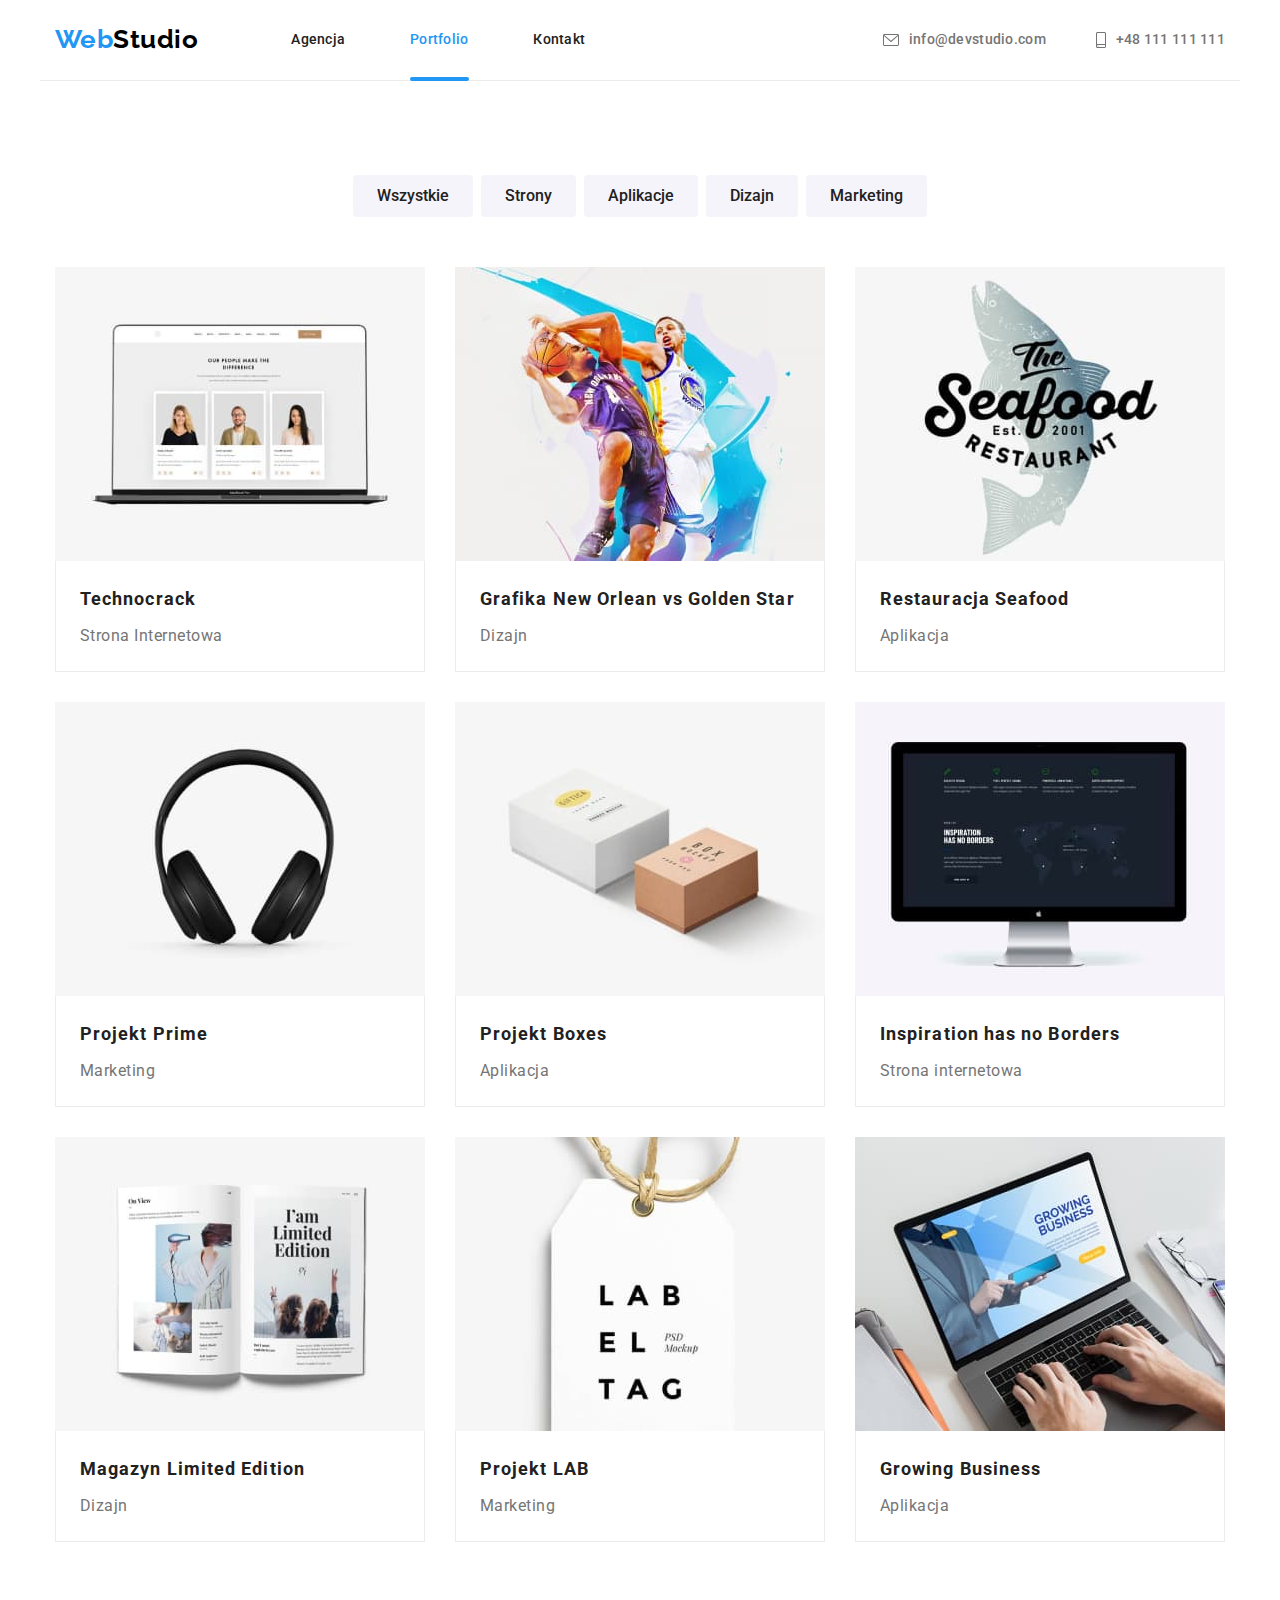
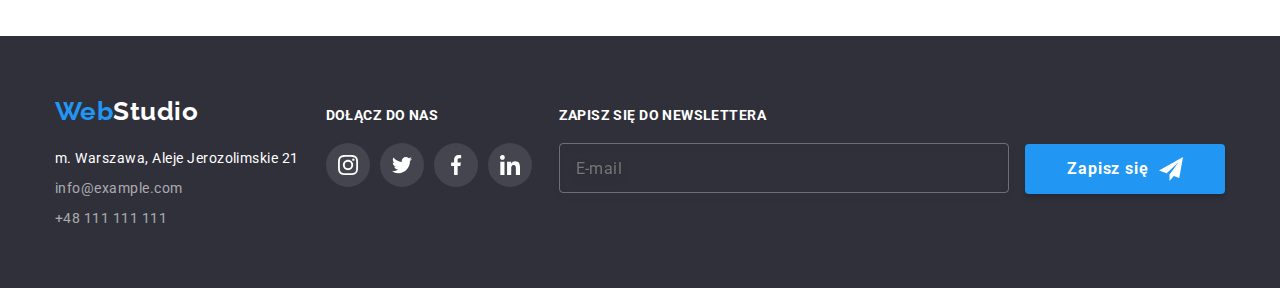
==== portfolio.html @ 7364f316 "added hamburger menu" ====
<!DOCTYPE html>
<html lang="pl">

<head>
    <meta charset="UTF-8">
    <meta http-equiv="X-UA-Compatible" content="IE=edge">
    <meta name="viewport" content="width=device-width, initial-scale=1.0">
    <title>WebStudio</title>
    <link rel="stylesheet" href="https://cdnjs.cloudflare.com/ajax/libs/modern-normalize/1.1.0/modern-normalize.css">
    <link rel="preconnect" href="https://fonts.googleapis.com">
    <link rel="preconnect" href="https://fonts.gstatic.com" crossorigin>
    <link href="https://fonts.googleapis.com/css2?family=Raleway:wght@700&family=Roboto:wght@400;500;700;900&display=swap" rel="stylesheet">
    <link rel="stylesheet" href="./css/main.min.css">
</head>

<body>
    <!-- Header -->
    <header class="header">
        <div class="header__wrapper container">
            <a href="./index.html" class="logo">Web<span class="logo--dark-colored">Studio</span></a>
            <button type="button" class="menu-button" aria-expanded="false" aria-controls="menu-container" data-menu-button>
                <svg width="40" height="40" aria-label="mobile menu">
                    <use class="icon-cross" href="./images/icons.svg#icon-nav-close"></use>
                    <use class="icon-menu" href="./images/icons.svg#icon-menu"></use>
                </svg>
            </button>
            <div class="menu-container" id="menu-container" data-menu>
                <nav class="main-nav" >
                    <ul class="site-nav list" id="nav-ul">
                        <li class="site-nav__item"><a href="./index.html" class="site-nav__link">Agencja</a></li>
                        <li class="site-nav__item"><a href="./portfolio.html" class=" site-nav__link site-nav__link--current">Portfolio</a></li>
                        <li class="site-nav__item"><a href="" class="site-nav__link">Кontakt</a></li>
                    </ul>
                </nav>
                <ul class="auth-nav list" id="nav-ul">
                    <li class="auth-nav__item">
                        <a href="mailto:info@devstudio.comm" class="auth-nav__link">
                            <svg class="icon" width="16" height="12">
                              <use href="./images/icons.svg#icon-envelope"></use>
                          </svg> <span class="auth-nav__contact">info@devstudio.com</span>
                        </a>
                    </li>
                    <li class="auth-nav__item">
                        <a href="tel:+380961111111" class="auth-nav__link">
                            <svg class="icon" width="10" height="16">
                              <use href="./images/icons.svg#icon-smartphone"></use>
                          </svg> <span class="auth-nav__contact">+48 111 111 111</span>
                        </a>
                    </li>
                </ul>
                <ul class="mobile-network list">
                    <li class="mobile-network__item"><a href="#" class="mobile-network__link">Instagram</a></li>
                    <li class="mobile-network__item"><a href="#" class="mobile-network__link">Twitter</a></li>
                    <li class="mobile-network__item"><a href="#" class="mobile-network__link">Facebook</a></li>
                    <li class="mobile-network__item"><a href="#" class="mobile-network__link">Linkedin</a></li>
                </ul>
            </div>
        </div>
    </header>
    <!--Main-->
    <main>
        <section class="section">
            <div class="container">
                <ul class="buttons list">
                    <li class="buttons__item-button"><button type="button" class="button buttons__secondary">Wszystkie</button></li>
                    <li class="buttons__item-button"><button type="button" class="button buttons__secondary">Strony</button></li>
                    <li class="buttons__item-button"><button type="button" class="button buttons__secondary">Aplikacje</button></li>
                    <li class="buttons__item-button"><button type="button" class="button buttons__secondary">Dizajn</button></li>
                    <li class="buttons__item-button"><button type="button" class="button buttons__secondary">Marketing</button></li>
                </ul>
                <ul class="projects list">
                    <li class="projects__item">
                        <a href="" class="projects__link">
                            <div class="projects__thumb">
                                <picture>
                                    <source srcset="
                                                        ./images/teсhno-mobile.jpg    1x,
                                                        ./images/teсhno-mobile@2x.jpg 2x
                                                        " media="(max-width: 767px)" type="image/jpeg" />

                                    <source srcset="
                                                        ./images/teсhno-desktop.jpg    1x,
                                                        ./images/teсhno-desktop@2x.jpg 2x
                                                        " media="(min-width: 1200px)" type="image/jpeg" />

                                    <source srcset="
                                                        ./images/teсhno-tablet.jpg    1x,
                                                        ./images/teсhno-tablet@2x.jpg 2x
                                                        " media="(min-width: 768px)" type="image/jpeg" />

                                    <img class="projects__image" src="./images/teсhno-mobile.jpg" alt="strona internetowa" />
                                </picture>
                                <div class="projects__overlay">
                                    <p class="projects__overlay-content">Technocrack jest popularną platformą wykorzystywaną do rozpowszechniania koronawirusa. Firmy wykorzystują tę platformę do celów szpiegowskich i ataków na niezabezpieczone serwery konkurencji.</p>
                                </div>
                            </div>
                            <div class="projects__card-content">
                                <h2 class="projects__card-title">Technocrack</h2>
                                <p class="projects__card-type">Strona Internetowa</p>
                            </div>
                        </a>
                    </li>
                    <li class="projects__item">
                        <a href="" class="projects__link">
                            <div class="projects__thumb">
                                <picture>
                                    <source srcset="
                                                        ./images/new-orlean-mobile.jpg    1x,
                                                        ./images/new-orlean-mobile@2x.jpg 2x
                                                        " media="(max-width: 767px)" type="image/jpeg" />

                                    <source srcset="
                                                        ./images/new-orlean-desktop.jpg    1x,
                                                        ./images/new-orlean-desktop@2x.jpg 2x
                                                        " media="(min-width: 1200px)" type="image/jpeg" />

                                    <source srcset="
                                                        ./images/new-orlean-tablet.jpg    1x,
                                                        ./images/new-orlean-tablet@2x.jpg 2x
                                                        " media="(min-width: 768px)" type="image/jpeg" />

                                    <img class="projects__image" src="./images/new-orlean-mobile.jpg" alt="tworzenie grafiki" />
                                </picture>
                                <div class="projects__overlay">
                                    <p class="projects__overlay-content">Technocrack jest popularną platformą wykorzystywaną do rozpowszechniania koronawirusa. Firmy wykorzystują tę platformę do celów szpiegowskich i ataków na niezabezpieczone serwery konkurencji.</p>
                                </div>
                            </div>
                            <div class="projects__card-content">
                                <h2 class="projects__card-title">Grafika New Orlean vs Golden Star</h2>
                                <p class="projects__card-type">Dizajn</p>
                            </div>
                        </a>
                    </li>
                    <li class="projects__item">
                        <a href="" class="projects__link">
                            <div class="projects__thumb">
                                <picture>
                                    <source srcset="
                                                    ./images/seafood-mobile.jpg    1x,
                                                    ./images/seafood-mobile@2x.jpg 2x
                                                    " media="(max-width: 767px)" type="image/jpeg" />

                                    <source srcset="
                                                    ./images/seafood-desktop.jpg    1x,
                                                    ./images/seafood-desktop@2x.jpg 2x
                                                    " media="(min-width: 1200px)" type="image/jpeg" />

                                    <source srcset="
                                                    ./images/seafood-tablet.jpg    1x,
                                                    ./images/seafood-tablet@2x.jpg 2x
                                                    " media="(min-width: 768px)" type="image/jpeg" />

                                    <img class="projects__image" src="./images/seafood-mobile.jpg" alt="projektowanie" />
                                </picture>
                                <div class="projects__overlay">
                                    <p class="projects__overlay-content">Technocrack jest popularną platformą wykorzystywaną do rozpowszechniania koronawirusa. Firmy wykorzystują tę platformę do celów szpiegowskich i ataków na niezabezpieczone serwery konkurencji.</p>
                                </div>
                            </div>
                            <div class="projects__card-content">
                                <h2 class="projects__card-title">Restauracja Seafood</h2>
                                <p class="projects__card-type">Aplikacja</p>
                            </div>
                        </a>
                    </li>
                    <li class="projects__item">
                        <a href="" class="projects__link">
                            <div class="projects__thumb">
                                <picture>
                                    <source srcset="
                                                        ./images/prime-mobile.jpg    1x,
                                                        ./images/prime-mobile@2x.jpg 2x
                                                        " media="(max-width: 767px)" type="image/jpeg" />

                                    <source srcset="
                                                        ./images/prime-desktop.jpg    1x,
                                                        ./images/prime-desktop@2x.jpg 2x
                                                        " media="(min-width: 1200px)" type="image/jpeg" />

                                    <source srcset="
                                                        ./images/prime-tablet.jpg    1x,
                                                        ./images/prime-tablet@2x.jpg 2x
                                                        " media="(min-width: 768px)" type="image/jpeg" />

                                    <img class="projects__image" src="./images/prime-mobile.jpg" alt="programowanie" />
                                </picture>
                                <div class="projects__overlay">
                                    <p class="projects__overlay-content">Technocrack jest popularną platformą wykorzystywaną do rozpowszechniania koronawirusa. Firmy wykorzystują tę platformę do celów szpiegowskich i ataków na niezabezpieczone serwery konkurencji.</p>
                                </div>
                            </div>
                            <div class="projects__card-content">
                                <h2 class="projects__card-title">Projekt Prime</h2>
                                <p class="projects__card-type">Мarketing</p>
                            </div>
                        </a>
                    </li>
                    <li class="projects__item">
                        <a href="" class="projects__link">
                            <div class="projects__thumb">
                                <picture>
                                    <source srcset="
                                                        ./images/boxes-mobile.jpg    1x,
                                                        ./images/boxes-mobile@2x.jpg 2x
                                                        " media="(max-width: 767px)" type="image/jpeg" />

                                    <source srcset="
                                                        ./images/boxes-desktop.jpg    1x,
                                                        ./images/boxes-desktop@2x.jpg 2x
                                                        " media="(min-width: 1200px)" type="image/jpeg" />

                                    <source srcset="
                                                        ./images/boxes-tablet.jpg    1x,
                                                        ./images/boxes-tablet@2x.jpg 2x
                                                        " media="(min-width: 768px)" type="image/jpeg" />

                                    <img class="projects__image" src="./images/boxes-mobile.jpg" alt="tworzenie grafiki" />
                                </picture>
                                <div class="projects__overlay">
                                    <p class="projects__overlay-content">Technocrack jest popularną platformą wykorzystywaną do rozpowszechniania koronawirusa. Firmy wykorzystują tę platformę do celów szpiegowskich i ataków na niezabezpieczone serwery konkurencji.</p>
                                </div>
                            </div>
                            <div class="projects__card-content">
                                <h2 class="projects__card-title">Projekt Boxes</h2>
                                <p class="projects__card-type">Aplikacja</p>
                            </div>
                        </a>
                    </li>
                    <li class="projects__item">
                        <a href="" class="projects__link">
                            <div class="projects__thumb">
                                <picture>
                                    <source srcset="
                                                    ./images/inspiration-mobile.jpg    1x,
                                                    ./images/inspiration-mobile@2x.jpg 2x
                                                    " media="(max-width: 767px)" type="image/jpeg" />

                                    <source srcset="
                                                    ./images/inspiration-desktop.jpg    1x,
                                                    ./images/inspiration-desktop@2x.jpg 2x
                                                    " media="(min-width: 1200px)" type="image/jpeg" />

                                    <source srcset="
                                                    ./images/inspiration-tablet.jpg    1x,
                                                    ./images/inspiration-tablet@2x.jpg 2x
                                                    " media="(min-width: 768px)" type="image/jpeg" />

                                    <img class="projects__image" src="./images/inspiration-mobile.jpg" alt="projektowanie" />
                                </picture>
                                <div class="projects__overlay">
                                    <p class="projects__overlay-content">Technocrack jest popularną platformą wykorzystywaną do rozpowszechniania koronawirusa. Firmy wykorzystują tę platformę do celów szpiegowskich i ataków na niezabezpieczone serwery konkurencji.</p>
                                </div>
                            </div>
                            <div class="projects__card-content">
                                <h2 class="projects__card-title">Inspiration has no Borders</h2>
                                <p class="projects__card-type">Strona internetowa</p>
                            </div>
                        </a>
                    </li>
                    <li class="projects__item">
                        <a href="" class="projects__link">
                            <div class="projects__thumb">
                                <picture>
                                    <source srcset="
                                                        ./images/limited-edition-mobile.jpg    1x,
                                                        ./images/limited-edition-mobile@2x.jpg 2x
                                                        " media="(max-width: 767px)" type="image/jpeg" />

                                    <source srcset="
                                                        ./images/limited-edition-desktop.jpg    1x,
                                                        ./images/limited-edition-desktop@2x.jpg 2x
                                                        " media="(min-width: 1200px)" type="image/jpeg" />

                                    <source srcset="
                                                        ./images/limited-edition-tablet.jpg    1x,
                                                        ./images/limited-edition-tablet@2x.jpg 2x
                                                        " media="(min-width: 768px)" type="image/jpeg" />

                                    <img class="projects__image" src="./images/limited-edition-mobile.jpg" alt="Разворот журнала" />
                                </picture>
                                <div class="projects__overlay">
                                    <p class="projects__overlay-content">Technocrack jest popularną platformą wykorzystywaną do rozpowszechniania koronawirusa. Firmy wykorzystują tę platformę do celów szpiegowskich i ataków na niezabezpieczone serwery konkurencji.</p>
                                </div>
                            </div>
                            <div class="projects__card-content">
                                <h2 class="projects__card-title">Magazyn Limited Edition</h2>
                                <p class="projects__card-type">Dizajn</p>
                            </div>
                        </a>
                    </li>
                    <li class="projects__item">
                        <a href="" class="projects__link">
                            <div class="projects__thumb">
                                <picture>
                                    <source srcset="
                                                        ./images/lab-mobile.jpg    1x,
                                                        ./images/lab-mobile@2x.jpg 2x
                                                        " media="(max-width: 767px)" type="image/jpeg" />

                                    <source srcset="
                                                        ./images/lab-desktop.jpg    1x,
                                                        ./images/lab-desktop@2x.jpg 2x
                                                        " media="(min-width: 1200px)" type="image/jpeg" />

                                    <source srcset="
                                                        ./images/lab-tablet.jpg    1x,
                                                        ./images/lab-tablet@2x.jpg 2x
                                                        " media="(min-width: 768px)" type="image/jpeg" />

                                    <img class="projects__image" src="./images/lab-mobile.jpg" alt="tworzenie grafiki" />
                                </picture>
                                <div class="projects__overlay">
                                    <p class="projects__overlay-content">Technocrack jest popularną platformą wykorzystywaną do rozpowszechniania koronawirusa. Firmy wykorzystują tę platformę do celów szpiegowskich i ataków na niezabezpieczone serwery konkurencji.</p>
                                </div>
                            </div>
                            <div class="projects__card-content">
                                <h2 class="projects__card-title">Projekt LAB</h2>
                                <p class="projects__card-type">Marketing</p>
                            </div>
                        </a>
                    </li>
                    <li class="projects__item">
                        <a href="" class="projects__link">
                            <div class="projects__thumb">
                                <picture>
                                    <source srcset="
                                                        ./images/growing-business-mobile.jpg    1x,
                                                        ./images/growing-business-mobile@2x.jpg 2x
                                                        " media="(max-width: 767px)" type="image/jpeg" />

                                    <source srcset="
                                                        ./images/growing-business-desktop.jpg    1x,
                                                        ./images/growing-business-desktop@2x.jpg 2x
                                                        " media="(min-width: 1200px)" type="image/jpeg" />

                                    <source srcset="
                                                        ./images/growing-business-tablet.jpg    1x,
                                                        ./images/growing-business-tablet@2x.jpg 2x
                                                        " media="(min-width: 768px)" type="image/jpeg" />

                                    <img class="projects__image" src="./images/growing-business-mobile.jpg" alt="projektowanie" />
                                </picture>
                                <div class="projects__overlay">
                                    <p class="projects__overlay-content">Technocrack jest popularną platformą wykorzystywaną do rozpowszechniania koronawirusa. Firmy wykorzystują tę platformę do celów szpiegowskich i ataków na niezabezpieczone serwery konkurencji.</p>
                                </div>
                            </div>
                            <div class="projects__card-content">
                                <h2 class="projects__card-title">Growing Business</h2>
                                <p class="projects__card-type">Aplikacja</p>
                            </div>
                        </a>
                    </li>
                </ul>
            </div>
        </section>
    </main>
    <!-- Footer -->
    <footer class="footer">
        <div class="container footer__content">
            <div class="footer__logo-address">
                <a href="./index.html" class="logo">Web<span class="logo--light-colored">Studio</span></a>
                <address class="footer__address">
                    <ul class="list">
                        <li class="footer__address-item">
                            <a href="https://www.google.com/maps/place/al.+Jerozolimskie+21,+00-508+Warszawa/data=!4m2!3m1!1s0x471eccf3e52bee23:0xc5163bc7ec8d4437?sa=X&ved=2ahUKEwiRo-7plMb0AhVDpYsKHaNsA7wQ8gF6BAgSEAE" class="footer__address-link footer__address-link--colored"> <span class="address">m. Warszawa, Aleje Jerozolimskie 21</span></a>
                        </li>
                        <li class="footer__address-item">
                            <a href="mailto:info@example.com" class="footer__address-link">info@example.com</a>
                        </li>
                        <li class="footer__address-item">
                            <a href="tel:+48111111111" class="footer__address-link">+48 111 111 111</a>
                        </li>
                    </ul>
                </address>
            </div>
            <div class="footer__social-block">
                <p class="footer__message">Dołącz do nas</p>
                <ul class="footer__social-networks list">
                    <li class="footer__social-networks-item">
                        <a href="https://www.instagram.com/" class="footer__social-networks-link" aria-label="Connect with Instagram">
                            <svg class="icon" width="20" height="20">
                                <use href="./images/icons.svg#icon-instagram"></use>
                            </svg>
                        </a>
                    </li>
                    <li class="footer__social-networks-item">
                        <a href="https://twitter.com/?lang=pl" class="footer__social-networks-link" aria-label="Connect with Twitter">
                            <svg class="icon" width="20" height="20">
                                <use href="./images/icons.svg#icon-twitter"></use>
                            </svg>
                        </a>
                    </li>
                    <li class="footer__social-networks-item">
                        <a href="https://www.facebook.com/" class="footer__social-networks-link" aria-label="Connect with Facebook">
                            <svg class="icon" width="20" height="20">
                                <use href="./images/icons.svg#icon-facebook"></use>
                            </svg>
                        </a>
                    </li>
                    <li class="footer__social-networks-item">
                        <a href="https://pl.linkedin.com/" class="footer__social-networks-link" aria-label="Connect with LinkedIn">
                            <svg class="icon" width="20" height="20">
                                <use href="./images/icons.svg#icon-linkedin"></use>
                            </svg>
                        </a>
                    </li>
                </ul>
            </div>
            <div class="footer__sign-up-block">
                <p class="footer__message">Zapisz się do newslettera</p>
                <form autocomplete="on">
                    <label>
                    <input type="email" class="footer__input" name="mail" placeholder="E-mail" />
                    </label>
                    <button type="submit" class="button primary">
                        <span class="footer__button-text">Zapisz się</span>
                        <svg class="icon" width="24" height="24">
                            <use href="./images/icons.svg#icon-send"></use>
                        </svg>
                    </button>
                </form>
            </div>
        </div>
    </footer>
    <script src="./js/mobile-menu.js"></script>
</body>

</html>
---- css/main.min.css ----
body{box-sizing:border-box;background-color:#fff;color:#757575;font-family:Roboto, sans-serif;letter-spacing:0.03em}.container{margin-left:auto;margin-right:auto;padding-left:15px;padding-right:15px}@media screen and (min-width: 480px){.container{width:480px}}@media screen and (min-width: 768px){.container{width:768px}}@media screen and (min-width: 1200px){.container{width:1200px}}.list{padding:0;margin:0;list-style:none}.icon{fill:currentColor}.logo{color:#2196f3;font-family:Raleway, sans-serif;font-weight:bold;font-size:24px;line-height:1.2;text-decoration:none}.logo--dark-colored{color:#000}.logo--light-colored{color:#fff}@media screen and (min-width: 1200px){.logo{font-size:26px}}.button{border-color:transparent;cursor:pointer;font-family:inherit;border-radius:4px;text-align:center}.button.primary{display:inline-flex;justify-content:center;width:200px;height:50px;background-color:#2196f3;color:#fff;font-weight:bold;font-size:16px;line-height:1.87;align-items:center;letter-spacing:0.06em;border-width:0;box-shadow:0px 4px 4px rgba(0,0,0,0.15)}.section{padding-top:60px;padding-bottom:60px}@media screen and (min-width: 1200px){.section{padding-top:94px;padding-bottom:94px}}.section.no-top-padding{padding-top:0}.section__title-visually-hidden{position:absolute;clip:rect(0 0 0 0);width:1px;height:1px;margin:-1px}.section__title{margin-top:0;margin-bottom:50px;color:#212121;font-weight:bold;font-size:28px;line-height:1.17;text-align:center}@media screen and (min-width: 1200px){.section__title{font-size:36px}}.header__wrapper{position:relative;display:flex;align-items:center;justify-content:space-between;border-bottom:1px solid #ececec}.main-nav{display:flex;align-items:center}@media screen and (max-width: 767px){.site-nav{margin-bottom:302px}}@media screen and (min-width: 768px){.site-nav{display:flex;width:294px;justify-content:space-between;margin-left:88px}}@media screen and (min-width: 1200px){.site-nav{margin-left:93px}}@media screen and (max-width: 767px){.site-nav__item:not(:last-child){margin-bottom:32px}}.site-nav__link{display:block;color:#212121;font-weight:500;font-size:40px;line-height:1.14;letter-spacing:0.02em;text-decoration:none;transition:color 250ms cubic-bezier(0.4, 0, 0.2, 1)}@media screen and (min-width: 768px){.site-nav__link{padding-top:32px;padding-bottom:32px;font-size:14px}}.site-nav__link:hover,.site-nav__link:focus{color:#2196f3}.site-nav__link--current{position:relative;color:#2196f3}@media screen and (min-width: 768px){.site-nav__link--current::after{content:"";position:absolute;bottom:-1px;display:block;width:100%;height:4px;border-radius:2px;background-color:#2196f3}}@media screen and (max-width: 767px){.auth-nav{margin-bottom:64px}}@media screen and (max-width: 767px){.auth-nav .icon{display:none}}@media screen and (min-width: 768px){.auth-nav{margin-left:84px}}@media screen and (min-width: 768px) and (max-width: 1199px){.auth-nav{padding:21px 0}}@media screen and (max-width: 767px){.auth-nav__item:not(:last-child){margin-bottom:32px}}@media screen and (min-width: 768px) and (max-width: 1199px){.auth-nav__item:not(:last-child){margin-bottom:10px}}@media screen and (min-width: 1200px){.auth-nav{display:flex;margin-left:auto;align-items:center}.auth-nav__item+.auth-nav__item{margin-left:50px}}.auth-nav__link{display:flex;align-items:center;color:#757575;font-weight:500;font-size:14px;line-height:1.14;letter-spacing:0.02em;text-decoration:none;transition:color 250ms cubic-bezier(0.4, 0, 0.2, 1)}.auth-nav__link:hover,.auth-nav__link:focus{color:#2196f3}.auth-nav__contact{font-size:24px}@media screen and (min-width: 768px){.auth-nav__contact{margin-left:8px;font-size:12px}}@media screen and (min-width: 1200px){.auth-nav__contact{margin-left:10px;font-size:14px}}.hero{text-align:center}.hero__overlay{width:100%;max-width:480px;height:400px;margin-left:auto;margin-right:auto;padding:118px 0;background-image:linear-gradient(to right, rgba(47,48,58,0.4), rgba(47,48,58,0.4)),url("../images/overlay-mobile.jpg");background-repeat:no-repeat;background-position:center;background-size:cover;box-sizing:inherit}@media (min-device-pixel-ratio: 2), (-webkit-min-device-pixel-ratio: 2), (min-resolution: 192dpi), (min-resolution: 2dppx){.hero__overlay{background-image:linear-gradient(to right, rgba(47,48,58,0.4), rgba(47,48,58,0.4)),url("../images/overlay-mobile@2x.jpg")}}@media screen and (min-width: 768px){.hero__overlay{max-width:768px;background-image:linear-gradient(to right, rgba(47,48,58,0.4), rgba(47,48,58,0.4)),url("../images/overlay-tablet.jpg")}}@media screen and (min-width: 768px) and (min-device-pixel-ratio: 2), screen and (min-width: 768px) and (-webkit-min-device-pixel-ratio: 2), screen and (min-width: 768px) and (min-resolution: 192dpi), screen and (min-width: 768px) and (min-resolution: 2dppx){.hero__overlay{background-image:linear-gradient(to right, rgba(47,48,58,0.4), rgba(47,48,58,0.4)),url("../images/overlay-tablet@2x.jpg")}}@media screen and (min-width: 1200px){.hero__overlay{max-width:1600px;height:600px;padding:200px 0;background-image:linear-gradient(to right, rgba(47,48,58,0.4), rgba(47,48,58,0.4)),url("../images/overlay-desktop.jpg")}}@media screen and (min-width: 1200px) and (min-device-pixel-ratio: 2), screen and (min-width: 1200px) and (-webkit-min-device-pixel-ratio: 2), screen and (min-width: 1200px) and (min-resolution: 192dpi), screen and (min-width: 1200px) and (min-resolution: 2dppx){.hero__overlay{background-image:linear-gradient(to right, rgba(47,48,58,0.4), rgba(47,48,58,0.4)),url("../images/overlay-desktop@2x.jpg")}}.hero__title{margin-top:0;margin-bottom:30px;color:#fff;font-weight:900;font-size:26px;line-height:1.61;letter-spacing:0.06em;text-transform:uppercase}@media screen and (min-width: 1200px){.hero__title{font-size:44px;line-height:1.36}}@media screen and (min-width: 768px){.features{display:flex;flex-wrap:wrap;margin:-15px}}@media screen and (min-width: 768px){.features__item{width:calc((100% - 4 * 15px) / 2);margin:15px}}@media screen and (min-width: 1200px){.features__item{width:calc((100% - 8 * 15px) / 4)}}@media screen and (max-width: 767px){.features__item:not(:last-child){margin-bottom:30px}}.features__icon{margin-bottom:30px;display:flex;align-items:center;justify-content:center;height:120px;background-color:#f5f4fa}.features__title{margin-top:0;margin-bottom:10px;color:#212121;font-weight:bold;font-size:14px;line-height:1.14;text-transform:uppercase}.features__text{margin-top:0;margin-bottom:0;font-size:14px;line-height:1.71}.activities{display:flex}@media screen and (max-width: 1199px){.activities{display:none}}.activities__item:not(:last-child){margin-right:30px}.activities__thumb{position:relative}.activities__label{position:absolute;bottom:3px;margin:0;display:flex;align-items:center;justify-content:center;width:370px;height:70px;color:#fff;font-weight:bold;font-size:14px;line-height:1.14;text-align:center;letter-spacing:0.03em;text-transform:uppercase;background-color:rgba(47,48,58,0.8)}.team{background-color:#f5f4fa}@media screen and (min-width: 768px){.member{display:flex;flex-wrap:wrap;margin:-15px}}.member__image{display:block;width:100%;height:auto}.member__item{background:#fff;box-shadow:0px 1px 3px rgba(0,0,0,0.12),0px 1px 1px rgba(0,0,0,0.14),0px 2px 1px rgba(0,0,0,0.2);border-radius:0px 0px 4px 4px}@media screen and (min-width: 768px){.member__item{width:calc((100% - 4 * 15px) / 2);margin:15px}}@media screen and (min-width: 1200px){.member__item{width:calc((100% - 8 * 15px) / 4)}}@media screen and (max-width: 767px){.member__item:not(:last-child){margin-bottom:30px}}.member__image{display:block}.member__wrapper{padding:30px 0}.member__title{display:block;margin-top:0px;margin-bottom:10px;color:#212121;font-weight:500;font-size:16px;line-height:1.19;text-align:center}.member__position{margin-top:0;margin-bottom:16px;color:#757575;font-size:16px;line-height:1.19;text-align:center}.member__contacts{display:flex;justify-content:center}.member__contact-link{display:flex;align-items:center;justify-content:center;width:100%;height:100%;color:#afb1b8;background-color:rgba(255,255,255,0.1);border-radius:50%;transition:color 250ms cubic-bezier(0.4, 0, 0.2, 1),background-color 250ms cubic-bezier(0.4, 0, 0.2, 1)}.member__contact-link:hover,.member__contact-link:focus{color:#fff;background-color:#2196f3}.member__contact-item{width:44px;height:44px}.member__contact-item:not(:last-child){margin-right:10px}.clients{display:flex;flex-wrap:wrap;margin:-15px}.clients__item{height:92px;width:calc((100% - 4 * 15px) / 2);margin:15px}@media screen and (min-width: 768px){.clients__item{width:calc((100% - 6 * 15px) / 3)}}@media screen and (min-width: 1200px){.clients__item{width:calc((100% - 12 * 15px) / 6)}}.clients__link{display:flex;align-items:center;justify-content:center;width:100%;height:100%;color:#afb1b8;border:1px solid #afb1b8;box-sizing:border-box;border-radius:4px;transition:color 250ms cubic-bezier(0.4, 0, 0.2, 1),border 250ms cubic-bezier(0.4, 0, 0.2, 1)}.clients__link:hover,.clients__link:focus{color:#2196f3;border:1px solid #2196f3}.footer{padding:60px 0;background-color:#2f303a}@media screen and (max-width: 1199px){.footer__content{text-align:center}}@media screen and (min-width: 768px){.footer__content{display:flex;flex-wrap:wrap}}@media screen and (min-width: 1200px){.footer__content{justify-content:space-between}}@media screen and (min-width: 768px) and (max-width: 1200px){.footer__logo-address{width:50%}}.footer__address{font-style:normal;color:#fff;margin-top:20px}@media screen and (max-width: 767px){.footer__address{margin-bottom:60px}}.footer__address-item{height:21px}.footer__address-item:not(:last-child){margin-bottom:8px}@media screen and (min-width: 1200px){.footer__address-item:not(:last-child){margin-bottom:9px}}.footer__address-link{font-size:14px;line-height:1.71;text-decoration:none;color:rgba(255,255,255,0.6)}.footer__address-link--colored{color:#fff}.footer__address-link:hover,.footer__address-link:focus{color:#2196f3}.footer__message{margin-top:0;margin-bottom:20px;font-weight:bold;font-size:14px;line-height:1.14;letter-spacing:0.03em;text-transform:uppercase;color:#fff}@media screen and (max-width: 767px){.footer__social-block{margin-bottom:60px}}@media screen and (min-width: 768px) and (max-width: 1200px){.footer__social-block{width:50%;margin-top:5px}}@media screen and (min-width: 1200px){.footer__social-block{padding-top:12px}}.footer__social-networks{display:flex;justify-content:center}.footer__social-networks-item{width:44px;height:44px}.footer__social-networks-item:not(:last-child){margin-right:10px}.footer__social-networks-link{display:flex;align-items:center;justify-content:center;width:100%;height:100%;color:#fff;border-radius:50%;background-color:rgba(255,255,255,0.1);transition:background-color 250ms cubic-bezier(0.4, 0, 0.2, 1)}.footer__social-networks-link:hover,.footer__social-networks-link:focus{background-color:#2196f3}@media screen and (min-width: 768px) and (max-width: 1200px){.footer__sign-up-block{margin:55px auto 0}}@media screen and (max-width: 1200px){.footer__sign-up-block{text-align:center;width:450px}}@media screen and (min-width: 1200px){.footer__sign-up-block{padding-top:12px}}.footer__input{width:450px;height:50px;margin-right:12px;padding:15px 16px;font-weight:400;font-size:16px;line-height:1.25;letter-spacing:0.03em;border:1px solid rgba(255,255,255,0.3);box-sizing:border-box;filter:drop-shadow(0px 4px 4px rgba(0,0,0,0.15));border-radius:4px;background-color:inherit}@media screen and (min-width: 1200px){.footer__input{width:450px}}@media screen and (max-width: 1199px){.footer .button{margin-top:20px}}.footer__button-text{margin-right:10px}.backdrop{position:fixed;top:0;width:100vw;height:100vh;background-color:rgba(0,0,0,0.2);opacity:1;transition:opacity 250ms cubic-bezier(0.4, 0, 0.2, 1)}.backdrop.is-hidden{opacity:0;pointer-events:none;visibility:hidden}.backdrop.is-hidden .modal{transform:translate(-50%, -50%) scale(1.1)}.modal{position:absolute;top:50%;left:50%;padding:40px;width:528px;color:#212121;background-color:#fff;box-shadow:0px 1px 3px rgba(0,0,0,0.12),0px 1px 1px rgba(0,0,0,0.14),0px 2px 1px rgba(0,0,0,0.2);border-radius:4px;transform:translate(-50%, -50%) scale(1);transition:transform 250ms cubic-bezier(0.4, 0, 0.2, 1)}.modal__close-button{position:absolute;top:8px;right:8px;display:flex;align-items:center;justify-content:center;margin-left:auto;fill:#000;width:30px;height:30px;padding:0;cursor:pointer;background-color:#fff;border:1px solid rgba(0,0,0,0.1);box-sizing:border-box;border-radius:50%}.modal__close-button:hover,.modal__close-button:focus{fill:#2196f3}.modal__message{display:flex;justify-content:center;margin-top:0;margin-bottom:12px;font-weight:bold;font-size:20px;line-height:1.17;letter-spacing:0.03em}.modal__form-part{margin-bottom:10px}.modal__form-label{margin-bottom:4px;color:#757575;font-weight:400;font-size:12px;line-height:1.17;text-align:center;letter-spacing:0.01em}.modal__form-field{position:relative}.modal__form-input{width:100%;height:40px;padding:12px 20px;padding-left:42px;font-family:inherit;border:1px solid rgba(33,33,33,0.2);box-sizing:border-box;border-radius:4px;background-color:inherit;outline:none;transition:border 250ms cubic-bezier(0.4, 0, 0.2, 1)}.modal__form-input:focus{border:1px solid #2196f3;cursor:pointer}.modal__icon-form{position:absolute;top:50%;left:12px;transform:translateY(-50%);fill:currentColor}.modal__form-input:focus ~ .modal__icon-form{color:#2196f3}.modal__agree-label{display:flex;justify-content:center;align-items:center;margin-bottom:30px;color:#757575;font-weight:400;font-size:14px;line-height:1.71;text-align:center;letter-spacing:0.03em}.modal__agree-link{margin:0;color:#2196f3;text-decoration:underline}.modal__form-checkbox{position:absolute;width:1px;height:1px;margin:-1px;border:0;padding:0;clip:rect(0 0 0 0);overflow:hidden;transition:border 250ms cubic-bezier(0.4, 0, 0.2, 1)}.modal__form-comment{display:flex;padding:12px 16px;margin-bottom:20px;width:100%;height:120px;font-weight:400;font-size:12px;line-height:1.17;letter-spacing:0.01em;border:1px solid rgba(33,33,33,0.2);box-sizing:border-box;border-radius:4px;background-color:inherit;resize:none;outline:none;transition:border 250ms cubic-bezier(0.4, 0, 0.2, 1)}.modal__form-comment:focus{border:1px solid #2196f3;cursor:pointer}.modal__checkbox-icon{margin-right:7px;border:2px solid #212121;border-radius:2px;fill:#fff;background-color:#fff;transition:transform 250ms cubic-bezier(0.4, 0, 0.2, 1)}.modal__form-checkbox:focus ~ .modal__checkbox-icon{border:2px solid #2196f3}.modal__form-checkbox:checked ~ .modal__checkbox-icon{background-color:#2196f3;border:none;transform:scale(1.1)}.modal__form-button{text-align:center}.menu-button{display:inline-flex;margin:0;padding:0;border:none;background-color:transparent;cursor:pointer}@media screen and (min-width: 768px){.menu-button{display:none}}.menu-button:hover,.menu-button:focus{fill:#2196f3}.menu-button .icon-cross{display:none}.menu-button.is-open .icon-cross{display:block}.menu-button.is-open .icon-menu{display:none}.menu-container{background-color:#fff}@media screen and (max-width: 767px){.menu-container{display:none;position:absolute;top:100%;left:0;width:100%;height:100vh;padding:48px 40px}.menu-container.is-open{display:block}}@media screen and (min-width: 768px){.menu-container{display:flex;justify-content:space-between;flex-grow:1}}.mobile-network{display:flex}.mobile-network__item{font-weight:500;font-size:18px;line-height:1.22;letter-spacing:0.02em}.mobile-network__item:not(:last-child){border-right:1px solid rgba(33,33,33,0.2);padding-right:10px}.mobile-network__item:not(:first-child){padding-left:10px}.mobile-network__link{text-decoration:none;color:#2196f3}@media screen and (min-width: 768px){.mobile-network{display:none}}.buttons{display:flex;flex-wrap:wrap;justify-content:start;margin-bottom:40px}@media screen and (min-width: 768px){.buttons{justify-content:center;margin-bottom:30px}}@media screen and (min-width: 1200px){.buttons{margin-bottom:50px}}@media screen and (max-width: 767px){.buttons__item-button{margin-bottom:15px}}.buttons__item-button:not(:last-child){margin-right:8px}.buttons__secondary{padding:6px 22px;color:#212121;background-color:#f5f4fa;font-weight:500;font-size:16px;line-height:1.62;transition:color 250ms cubic-bezier(0.4, 0, 0.2, 1),background-color 250ms cubic-bezier(0.4, 0, 0.2, 1),box-shadow 250ms cubic-bezier(0.4, 0, 0.2, 1)}.buttons__secondary:hover,.buttons__secondary:focus{color:#fff;background-color:#2196f3;box-shadow:0px 3px 1px rgba(0,0,0,0.1),0px 1px 2px rgba(0,0,0,0.08),0px 2px 2px rgba(0,0,0,0.12)}.buttons__secondary--current{color:#fff;background-color:#2196f3;box-shadow:0px 3px 1px rgba(0,0,0,0.1),0px 1px 2px rgba(0,0,0,0.08),0px 2px 2px rgba(0,0,0,0.12)}.projects{display:flex;flex-wrap:wrap;margin:-15px}.projects__item{position:relative;width:450px;margin:15px;transition:box-shadow 250ms cubic-bezier(0.4, 0, 0.2, 1)}@media screen and (min-width: 768px){.projects__item{width:calc((100% - 4 * 15px) / 2)}}@media screen and (min-width: 1200px){.projects__item{width:calc((100% - 6 * 15px) / 3)}}@media screen and (max-width: 767px){.projects__item:not(:last-child){margin-bottom:30px}}.projects__link{text-decoration:none;display:block}.projects__link:hover,.projects__link:focus{box-shadow:0px 1px 1px rgba(0,0,0,0.12),0px 4px 4px rgba(0,0,0,0.06),1px 4px 6px rgba(0,0,0,0.16)}.projects__thumb{position:relative;overflow:hidden}.projects__overlay{position:absolute;top:0;left:50%;transform:translate(-50%, 100%);width:100%;height:100%;padding:63px 24px;background-color:rgba(33,150,243,0.9);opacity:0;transition:transform 250ms cubic-bezier(0.4, 0, 0.2, 1)}.projects__overlay-content{margin:0;padding:0;font-size:18px;line-height:1.56;letter-spacing:0.03em;color:#fff}.projects__link:hover .projects__overlay,.projects__link:focus .projects__overlay{opacity:1;transform:translate(-50%, 0%)}.projects__card-content{padding-right:24px;padding-left:24px;padding-top:20px;padding-bottom:20px;border-bottom:1px solid #ececec;border-right:1px solid #ececec;border-left:1px solid #ececec}.projects__image{display:block;width:100%}.projects__card-title{margin-top:0px;margin-bottom:4px;color:#212121;font-weight:bold;font-size:18px;line-height:2;letter-spacing:0.06em}.projects__card-type{margin-top:0;margin-bottom:0;color:#757575;font-size:16px;line-height:1.87}
/*# sourceMappingURL=main.min.css.map */
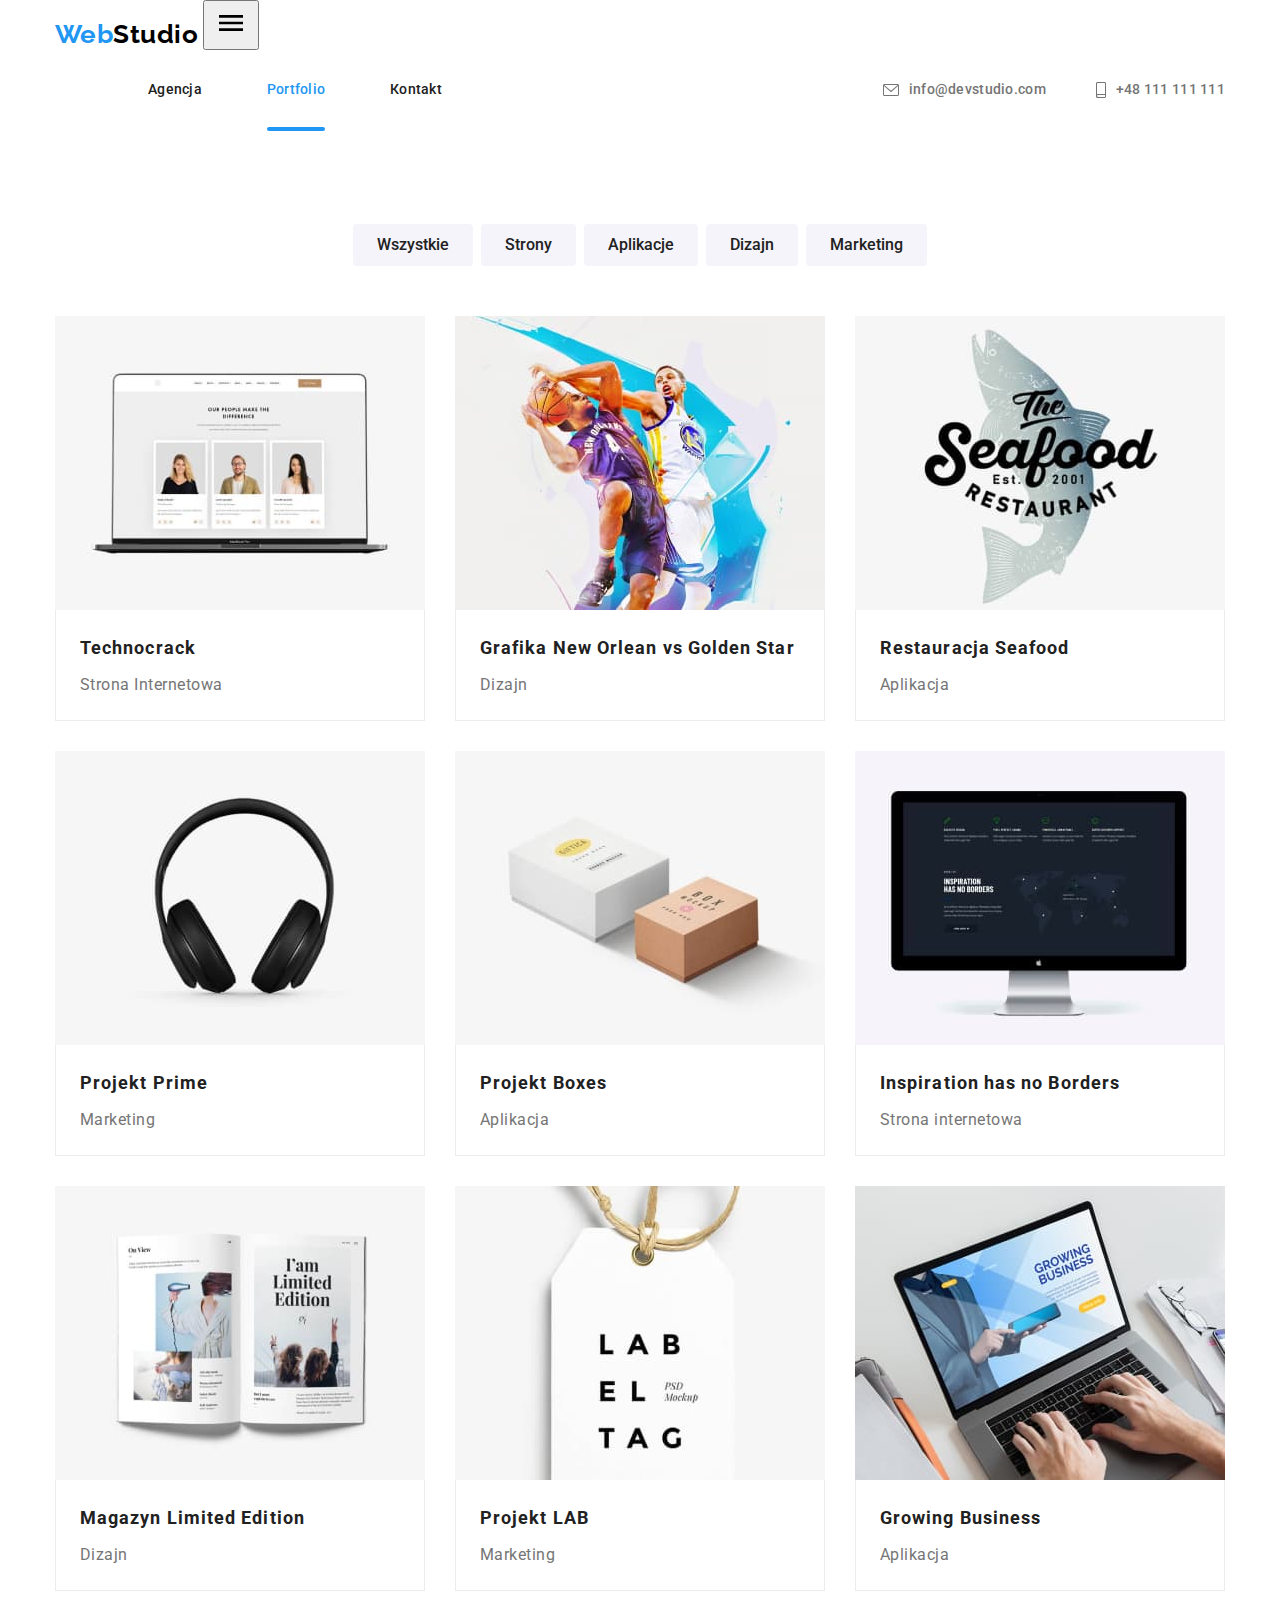
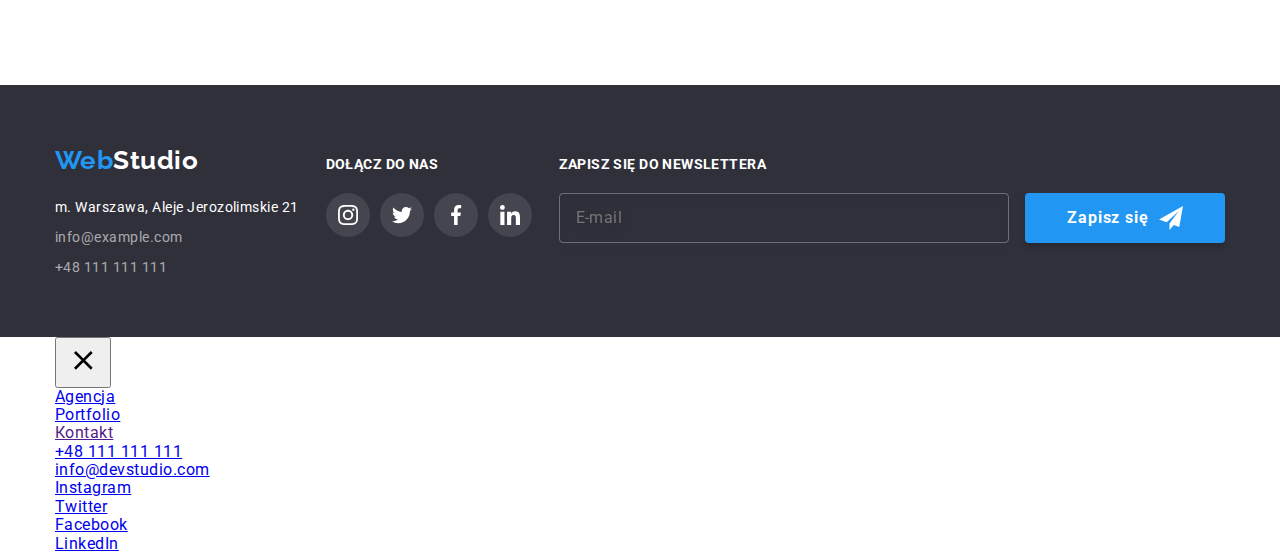
==== commit 55c2ee11: "added website icon, fixed hyperlinks in mobile menu" ====
--- a/portfolio.html
+++ b/portfolio.html
@@ -7,6 +7,7 @@
     <meta name="viewport" content="width=device-width, initial-scale=1.0">
     <title>WebStudio</title>
     <link rel="stylesheet" href="https://cdnjs.cloudflare.com/ajax/libs/modern-normalize/1.1.0/modern-normalize.css">
+    <link rel="icon" href="images/myIcon.png">
     <link rel="preconnect" href="https://fonts.googleapis.com">
     <link rel="preconnect" href="https://fonts.gstatic.com" crossorigin>
     <link href="https://fonts.googleapis.com/css2?family=Raleway:wght@700&family=Roboto:wght@400;500;700;900&display=swap" rel="stylesheet">
@@ -16,335 +17,247 @@
 <body>
     <!-- Header -->
     <header class="header">
-        <div class="header__wrapper container">
+        <div class="header__container container">
             <a href="./index.html" class="logo">Web<span class="logo--dark-colored">Studio</span></a>
-            <button type="button" class="menu-button" aria-expanded="false" aria-controls="menu-container" data-menu-button>
-                <svg width="40" height="40" aria-label="mobile menu">
-                    <use class="icon-cross" href="./images/icons.svg#icon-nav-close"></use>
-                    <use class="icon-menu" href="./images/icons.svg#icon-menu"></use>
-                </svg>
-            </button>
-            <div class="menu-container" id="menu-container" data-menu>
-                <nav class="main-nav" >
-                    <ul class="site-nav list" id="nav-ul">
-                        <li class="site-nav__item"><a href="./index.html" class="site-nav__link">Agencja</a></li>
-                        <li class="site-nav__item"><a href="./portfolio.html" class=" site-nav__link site-nav__link--current">Portfolio</a></li>
+            <button type="button" class="mobile-button" data-menu-open>
+            <svg width="40" height="40" aria-label="mobile menu" class="mobile-button__icon">
+                <use class="icon-menu" href="./images/icons.svg#icon-menu"></use>
+            </svg>
+        </button>
+            <div class="menu-container">
+                <nav class="main-nav">
+                    <ul class="site-nav list">
+                        <li class="site-nav__item"><a href="#" class="site-nav__link">Agencja</a></li>
+                        <li class="site-nav__item"><a href="./portfolio.html" class="site-nav__link site-nav__link--current">Portfolio</a></li>
                         <li class="site-nav__item"><a href="" class="site-nav__link">Кontakt</a></li>
                     </ul>
                 </nav>
-                <ul class="auth-nav list" id="nav-ul">
+                <ul class="auth-nav list">
                     <li class="auth-nav__item">
                         <a href="mailto:info@devstudio.comm" class="auth-nav__link">
                             <svg class="icon" width="16" height="12">
-                              <use href="./images/icons.svg#icon-envelope"></use>
-                          </svg> <span class="auth-nav__contact">info@devstudio.com</span>
+                            <use href="./images/icons.svg#icon-envelope"></use>
+                        </svg> <span class="auth-nav__contact">info@devstudio.com</span>
                         </a>
                     </li>
                     <li class="auth-nav__item">
-                        <a href="tel:+380961111111" class="auth-nav__link">
+                        <a href="tel:+48111111111" class="auth-nav__link">
                             <svg class="icon" width="10" height="16">
-                              <use href="./images/icons.svg#icon-smartphone"></use>
-                          </svg> <span class="auth-nav__contact">+48 111 111 111</span>
-                        </a>
-                    </li>
-                </ul>
-                <ul class="mobile-network list">
-                    <li class="mobile-network__item"><a href="#" class="mobile-network__link">Instagram</a></li>
-                    <li class="mobile-network__item"><a href="#" class="mobile-network__link">Twitter</a></li>
-                    <li class="mobile-network__item"><a href="#" class="mobile-network__link">Facebook</a></li>
-                    <li class="mobile-network__item"><a href="#" class="mobile-network__link">Linkedin</a></li>
+                            <use href="./images/icons.svg#icon-smartphone"></use>
+                        </svg> <span class="auth-nav__contact">+48 111 111 111</span>
+                        </a>
+                    </li>
                 </ul>
             </div>
         </div>
     </header>
     <!--Main-->
     <main>
-        <section class="section">
-            <div class="container">
-                <ul class="buttons list">
-                    <li class="buttons__item-button"><button type="button" class="button buttons__secondary">Wszystkie</button></li>
-                    <li class="buttons__item-button"><button type="button" class="button buttons__secondary">Strony</button></li>
-                    <li class="buttons__item-button"><button type="button" class="button buttons__secondary">Aplikacje</button></li>
-                    <li class="buttons__item-button"><button type="button" class="button buttons__secondary">Dizajn</button></li>
-                    <li class="buttons__item-button"><button type="button" class="button buttons__secondary">Marketing</button></li>
+        <section class="section ">
+            <div class="container ">
+                <ul class="buttons list ">
+                    <li class="buttons__item-button "><button type="button " class="button buttons__secondary ">Wszystkie</button></li>
+                    <li class="buttons__item-button "><button type="button " class="button buttons__secondary ">Strony</button></li>
+                    <li class="buttons__item-button "><button type="button " class="button buttons__secondary ">Aplikacje</button></li>
+                    <li class="buttons__item-button "><button type="button " class="button buttons__secondary ">Dizajn</button></li>
+                    <li class="buttons__item-button "><button type="button " class="button buttons__secondary ">Marketing</button></li>
                 </ul>
-                <ul class="projects list">
-                    <li class="projects__item">
-                        <a href="" class="projects__link">
-                            <div class="projects__thumb">
-                                <picture>
-                                    <source srcset="
-                                                        ./images/teсhno-mobile.jpg    1x,
-                                                        ./images/teсhno-mobile@2x.jpg 2x
-                                                        " media="(max-width: 767px)" type="image/jpeg" />
-
-                                    <source srcset="
-                                                        ./images/teсhno-desktop.jpg    1x,
-                                                        ./images/teсhno-desktop@2x.jpg 2x
-                                                        " media="(min-width: 1200px)" type="image/jpeg" />
-
-                                    <source srcset="
-                                                        ./images/teсhno-tablet.jpg    1x,
-                                                        ./images/teсhno-tablet@2x.jpg 2x
-                                                        " media="(min-width: 768px)" type="image/jpeg" />
-
-                                    <img class="projects__image" src="./images/teсhno-mobile.jpg" alt="strona internetowa" />
-                                </picture>
-                                <div class="projects__overlay">
-                                    <p class="projects__overlay-content">Technocrack jest popularną platformą wykorzystywaną do rozpowszechniania koronawirusa. Firmy wykorzystują tę platformę do celów szpiegowskich i ataków na niezabezpieczone serwery konkurencji.</p>
-                                </div>
-                            </div>
-                            <div class="projects__card-content">
-                                <h2 class="projects__card-title">Technocrack</h2>
-                                <p class="projects__card-type">Strona Internetowa</p>
-                            </div>
-                        </a>
-                    </li>
-                    <li class="projects__item">
-                        <a href="" class="projects__link">
-                            <div class="projects__thumb">
-                                <picture>
-                                    <source srcset="
-                                                        ./images/new-orlean-mobile.jpg    1x,
-                                                        ./images/new-orlean-mobile@2x.jpg 2x
-                                                        " media="(max-width: 767px)" type="image/jpeg" />
-
-                                    <source srcset="
-                                                        ./images/new-orlean-desktop.jpg    1x,
-                                                        ./images/new-orlean-desktop@2x.jpg 2x
-                                                        " media="(min-width: 1200px)" type="image/jpeg" />
-
-                                    <source srcset="
-                                                        ./images/new-orlean-tablet.jpg    1x,
-                                                        ./images/new-orlean-tablet@2x.jpg 2x
-                                                        " media="(min-width: 768px)" type="image/jpeg" />
-
-                                    <img class="projects__image" src="./images/new-orlean-mobile.jpg" alt="tworzenie grafiki" />
-                                </picture>
-                                <div class="projects__overlay">
-                                    <p class="projects__overlay-content">Technocrack jest popularną platformą wykorzystywaną do rozpowszechniania koronawirusa. Firmy wykorzystują tę platformę do celów szpiegowskich i ataków na niezabezpieczone serwery konkurencji.</p>
-                                </div>
-                            </div>
-                            <div class="projects__card-content">
-                                <h2 class="projects__card-title">Grafika New Orlean vs Golden Star</h2>
-                                <p class="projects__card-type">Dizajn</p>
-                            </div>
-                        </a>
-                    </li>
-                    <li class="projects__item">
-                        <a href="" class="projects__link">
-                            <div class="projects__thumb">
-                                <picture>
-                                    <source srcset="
-                                                    ./images/seafood-mobile.jpg    1x,
-                                                    ./images/seafood-mobile@2x.jpg 2x
-                                                    " media="(max-width: 767px)" type="image/jpeg" />
-
-                                    <source srcset="
-                                                    ./images/seafood-desktop.jpg    1x,
-                                                    ./images/seafood-desktop@2x.jpg 2x
-                                                    " media="(min-width: 1200px)" type="image/jpeg" />
-
-                                    <source srcset="
-                                                    ./images/seafood-tablet.jpg    1x,
-                                                    ./images/seafood-tablet@2x.jpg 2x
-                                                    " media="(min-width: 768px)" type="image/jpeg" />
-
-                                    <img class="projects__image" src="./images/seafood-mobile.jpg" alt="projektowanie" />
-                                </picture>
-                                <div class="projects__overlay">
-                                    <p class="projects__overlay-content">Technocrack jest popularną platformą wykorzystywaną do rozpowszechniania koronawirusa. Firmy wykorzystują tę platformę do celów szpiegowskich i ataków na niezabezpieczone serwery konkurencji.</p>
-                                </div>
-                            </div>
-                            <div class="projects__card-content">
-                                <h2 class="projects__card-title">Restauracja Seafood</h2>
-                                <p class="projects__card-type">Aplikacja</p>
-                            </div>
-                        </a>
-                    </li>
-                    <li class="projects__item">
-                        <a href="" class="projects__link">
-                            <div class="projects__thumb">
-                                <picture>
-                                    <source srcset="
-                                                        ./images/prime-mobile.jpg    1x,
-                                                        ./images/prime-mobile@2x.jpg 2x
-                                                        " media="(max-width: 767px)" type="image/jpeg" />
-
-                                    <source srcset="
-                                                        ./images/prime-desktop.jpg    1x,
-                                                        ./images/prime-desktop@2x.jpg 2x
-                                                        " media="(min-width: 1200px)" type="image/jpeg" />
-
-                                    <source srcset="
-                                                        ./images/prime-tablet.jpg    1x,
-                                                        ./images/prime-tablet@2x.jpg 2x
-                                                        " media="(min-width: 768px)" type="image/jpeg" />
-
-                                    <img class="projects__image" src="./images/prime-mobile.jpg" alt="programowanie" />
-                                </picture>
-                                <div class="projects__overlay">
-                                    <p class="projects__overlay-content">Technocrack jest popularną platformą wykorzystywaną do rozpowszechniania koronawirusa. Firmy wykorzystują tę platformę do celów szpiegowskich i ataków na niezabezpieczone serwery konkurencji.</p>
-                                </div>
-                            </div>
-                            <div class="projects__card-content">
-                                <h2 class="projects__card-title">Projekt Prime</h2>
-                                <p class="projects__card-type">Мarketing</p>
-                            </div>
-                        </a>
-                    </li>
-                    <li class="projects__item">
-                        <a href="" class="projects__link">
-                            <div class="projects__thumb">
-                                <picture>
-                                    <source srcset="
-                                                        ./images/boxes-mobile.jpg    1x,
-                                                        ./images/boxes-mobile@2x.jpg 2x
-                                                        " media="(max-width: 767px)" type="image/jpeg" />
-
-                                    <source srcset="
-                                                        ./images/boxes-desktop.jpg    1x,
-                                                        ./images/boxes-desktop@2x.jpg 2x
-                                                        " media="(min-width: 1200px)" type="image/jpeg" />
-
-                                    <source srcset="
-                                                        ./images/boxes-tablet.jpg    1x,
-                                                        ./images/boxes-tablet@2x.jpg 2x
-                                                        " media="(min-width: 768px)" type="image/jpeg" />
-
-                                    <img class="projects__image" src="./images/boxes-mobile.jpg" alt="tworzenie grafiki" />
-                                </picture>
-                                <div class="projects__overlay">
-                                    <p class="projects__overlay-content">Technocrack jest popularną platformą wykorzystywaną do rozpowszechniania koronawirusa. Firmy wykorzystują tę platformę do celów szpiegowskich i ataków na niezabezpieczone serwery konkurencji.</p>
-                                </div>
-                            </div>
-                            <div class="projects__card-content">
-                                <h2 class="projects__card-title">Projekt Boxes</h2>
-                                <p class="projects__card-type">Aplikacja</p>
-                            </div>
-                        </a>
-                    </li>
-                    <li class="projects__item">
-                        <a href="" class="projects__link">
-                            <div class="projects__thumb">
-                                <picture>
-                                    <source srcset="
-                                                    ./images/inspiration-mobile.jpg    1x,
-                                                    ./images/inspiration-mobile@2x.jpg 2x
-                                                    " media="(max-width: 767px)" type="image/jpeg" />
-
-                                    <source srcset="
-                                                    ./images/inspiration-desktop.jpg    1x,
-                                                    ./images/inspiration-desktop@2x.jpg 2x
-                                                    " media="(min-width: 1200px)" type="image/jpeg" />
-
-                                    <source srcset="
-                                                    ./images/inspiration-tablet.jpg    1x,
-                                                    ./images/inspiration-tablet@2x.jpg 2x
-                                                    " media="(min-width: 768px)" type="image/jpeg" />
-
-                                    <img class="projects__image" src="./images/inspiration-mobile.jpg" alt="projektowanie" />
-                                </picture>
-                                <div class="projects__overlay">
-                                    <p class="projects__overlay-content">Technocrack jest popularną platformą wykorzystywaną do rozpowszechniania koronawirusa. Firmy wykorzystują tę platformę do celów szpiegowskich i ataków na niezabezpieczone serwery konkurencji.</p>
-                                </div>
-                            </div>
-                            <div class="projects__card-content">
-                                <h2 class="projects__card-title">Inspiration has no Borders</h2>
-                                <p class="projects__card-type">Strona internetowa</p>
-                            </div>
-                        </a>
-                    </li>
-                    <li class="projects__item">
-                        <a href="" class="projects__link">
-                            <div class="projects__thumb">
-                                <picture>
-                                    <source srcset="
-                                                        ./images/limited-edition-mobile.jpg    1x,
-                                                        ./images/limited-edition-mobile@2x.jpg 2x
-                                                        " media="(max-width: 767px)" type="image/jpeg" />
-
-                                    <source srcset="
-                                                        ./images/limited-edition-desktop.jpg    1x,
-                                                        ./images/limited-edition-desktop@2x.jpg 2x
-                                                        " media="(min-width: 1200px)" type="image/jpeg" />
-
-                                    <source srcset="
-                                                        ./images/limited-edition-tablet.jpg    1x,
-                                                        ./images/limited-edition-tablet@2x.jpg 2x
-                                                        " media="(min-width: 768px)" type="image/jpeg" />
-
-                                    <img class="projects__image" src="./images/limited-edition-mobile.jpg" alt="Разворот журнала" />
-                                </picture>
-                                <div class="projects__overlay">
-                                    <p class="projects__overlay-content">Technocrack jest popularną platformą wykorzystywaną do rozpowszechniania koronawirusa. Firmy wykorzystują tę platformę do celów szpiegowskich i ataków na niezabezpieczone serwery konkurencji.</p>
-                                </div>
-                            </div>
-                            <div class="projects__card-content">
-                                <h2 class="projects__card-title">Magazyn Limited Edition</h2>
-                                <p class="projects__card-type">Dizajn</p>
-                            </div>
-                        </a>
-                    </li>
-                    <li class="projects__item">
-                        <a href="" class="projects__link">
-                            <div class="projects__thumb">
-                                <picture>
-                                    <source srcset="
-                                                        ./images/lab-mobile.jpg    1x,
-                                                        ./images/lab-mobile@2x.jpg 2x
-                                                        " media="(max-width: 767px)" type="image/jpeg" />
-
-                                    <source srcset="
-                                                        ./images/lab-desktop.jpg    1x,
-                                                        ./images/lab-desktop@2x.jpg 2x
-                                                        " media="(min-width: 1200px)" type="image/jpeg" />
-
-                                    <source srcset="
-                                                        ./images/lab-tablet.jpg    1x,
-                                                        ./images/lab-tablet@2x.jpg 2x
-                                                        " media="(min-width: 768px)" type="image/jpeg" />
-
-                                    <img class="projects__image" src="./images/lab-mobile.jpg" alt="tworzenie grafiki" />
-                                </picture>
-                                <div class="projects__overlay">
-                                    <p class="projects__overlay-content">Technocrack jest popularną platformą wykorzystywaną do rozpowszechniania koronawirusa. Firmy wykorzystują tę platformę do celów szpiegowskich i ataków na niezabezpieczone serwery konkurencji.</p>
-                                </div>
-                            </div>
-                            <div class="projects__card-content">
-                                <h2 class="projects__card-title">Projekt LAB</h2>
-                                <p class="projects__card-type">Marketing</p>
-                            </div>
-                        </a>
-                    </li>
-                    <li class="projects__item">
-                        <a href="" class="projects__link">
-                            <div class="projects__thumb">
-                                <picture>
-                                    <source srcset="
-                                                        ./images/growing-business-mobile.jpg    1x,
-                                                        ./images/growing-business-mobile@2x.jpg 2x
-                                                        " media="(max-width: 767px)" type="image/jpeg" />
-
-                                    <source srcset="
-                                                        ./images/growing-business-desktop.jpg    1x,
-                                                        ./images/growing-business-desktop@2x.jpg 2x
-                                                        " media="(min-width: 1200px)" type="image/jpeg" />
-
-                                    <source srcset="
-                                                        ./images/growing-business-tablet.jpg    1x,
-                                                        ./images/growing-business-tablet@2x.jpg 2x
-                                                        " media="(min-width: 768px)" type="image/jpeg" />
-
-                                    <img class="projects__image" src="./images/growing-business-mobile.jpg" alt="projektowanie" />
-                                </picture>
-                                <div class="projects__overlay">
-                                    <p class="projects__overlay-content">Technocrack jest popularną platformą wykorzystywaną do rozpowszechniania koronawirusa. Firmy wykorzystują tę platformę do celów szpiegowskich i ataków na niezabezpieczone serwery konkurencji.</p>
-                                </div>
-                            </div>
-                            <div class="projects__card-content">
-                                <h2 class="projects__card-title">Growing Business</h2>
-                                <p class="projects__card-type">Aplikacja</p>
+                <ul class="projects list ">
+                    <li class="projects__item ">
+                        <a href=" " class="projects__link ">
+                            <div class="projects__thumb ">
+                                <picture>
+                                    <source srcset=" ./images/teсhno-mobile.jpg 1x, ./images/teсhno-mobile@2x.jpg 2x " media="(max-width: 767px) " type="image/jpeg " />
+
+                                    <source srcset=" ./images/teсhno-desktop.jpg 1x, ./images/teсhno-desktop@2x.jpg 2x " media="(min-width: 1200px) " type="image/jpeg " />
+
+                                    <source srcset=" ./images/teсhno-tablet.jpg 1x, ./images/teсhno-tablet@2x.jpg 2x " media="(min-width: 768px) " type="image/jpeg " />
+
+                                    <img class="projects__image " src="./images/teсhno-mobile.jpg " alt="strona internetowa " />
+                                </picture>
+                                <div class="projects__overlay ">
+                                    <p class="projects__overlay-content ">Technocrack jest popularną platformą wykorzystywaną do rozpowszechniania koronawirusa. Firmy wykorzystują tę platformę do celów szpiegowskich i ataków na niezabezpieczone serwery konkurencji.</p>
+                                </div>
+                            </div>
+                            <div class="projects__card-content ">
+                                <h2 class="projects__card-title ">Technocrack</h2>
+                                <p class="projects__card-type ">Strona Internetowa</p>
+                            </div>
+                        </a>
+                    </li>
+                    <li class="projects__item ">
+                        <a href=" " class="projects__link ">
+                            <div class="projects__thumb ">
+                                <picture>
+                                    <source srcset=" ./images/new-orlean-mobile.jpg 1x, ./images/new-orlean-mobile@2x.jpg 2x " media="(max-width: 767px) " type="image/jpeg " />
+
+                                    <source srcset=" ./images/new-orlean-desktop.jpg 1x, ./images/new-orlean-desktop@2x.jpg 2x " media="(min-width: 1200px) " type="image/jpeg " />
+
+                                    <source srcset=" ./images/new-orlean-tablet.jpg 1x, ./images/new-orlean-tablet@2x.jpg 2x " media="(min-width: 768px) " type="image/jpeg " />
+
+                                    <img class="projects__image " src="./images/new-orlean-mobile.jpg " alt="tworzenie grafiki " />
+                                </picture>
+                                <div class="projects__overlay ">
+                                    <p class="projects__overlay-content ">Technocrack jest popularną platformą wykorzystywaną do rozpowszechniania koronawirusa. Firmy wykorzystują tę platformę do celów szpiegowskich i ataków na niezabezpieczone serwery konkurencji.</p>
+                                </div>
+                            </div>
+                            <div class="projects__card-content ">
+                                <h2 class="projects__card-title ">Grafika New Orlean vs Golden Star</h2>
+                                <p class="projects__card-type ">Dizajn</p>
+                            </div>
+                        </a>
+                    </li>
+                    <li class="projects__item ">
+                        <a href=" " class="projects__link ">
+                            <div class="projects__thumb ">
+                                <picture>
+                                    <source srcset=" ./images/seafood-mobile.jpg 1x, ./images/seafood-mobile@2x.jpg 2x " media="(max-width: 767px) " type="image/jpeg " />
+
+                                    <source srcset=" ./images/seafood-desktop.jpg 1x, ./images/seafood-desktop@2x.jpg 2x " media="(min-width: 1200px) " type="image/jpeg " />
+
+                                    <source srcset=" ./images/seafood-tablet.jpg 1x, ./images/seafood-tablet@2x.jpg 2x " media="(min-width: 768px) " type="image/jpeg " />
+
+                                    <img class="projects__image " src="./images/seafood-mobile.jpg " alt="projektowanie " />
+                                </picture>
+                                <div class="projects__overlay ">
+                                    <p class="projects__overlay-content ">Technocrack jest popularną platformą wykorzystywaną do rozpowszechniania koronawirusa. Firmy wykorzystują tę platformę do celów szpiegowskich i ataków na niezabezpieczone serwery konkurencji.</p>
+                                </div>
+                            </div>
+                            <div class="projects__card-content ">
+                                <h2 class="projects__card-title ">Restauracja Seafood</h2>
+                                <p class="projects__card-type ">Aplikacja</p>
+                            </div>
+                        </a>
+                    </li>
+                    <li class="projects__item ">
+                        <a href=" " class="projects__link ">
+                            <div class="projects__thumb ">
+                                <picture>
+                                    <source srcset=" ./images/prime-mobile.jpg 1x, ./images/prime-mobile@2x.jpg 2x " media="(max-width: 767px) " type="image/jpeg " />
+
+                                    <source srcset=" ./images/prime-desktop.jpg 1x, ./images/prime-desktop@2x.jpg 2x " media="(min-width: 1200px) " type="image/jpeg " />
+
+                                    <source srcset=" ./images/prime-tablet.jpg 1x, ./images/prime-tablet@2x.jpg 2x " media="(min-width: 768px) " type="image/jpeg " />
+
+                                    <img class="projects__image " src="./images/prime-mobile.jpg " alt="programowanie " />
+                                </picture>
+                                <div class="projects__overlay ">
+                                    <p class="projects__overlay-content ">Technocrack jest popularną platformą wykorzystywaną do rozpowszechniania koronawirusa. Firmy wykorzystują tę platformę do celów szpiegowskich i ataków na niezabezpieczone serwery konkurencji.</p>
+                                </div>
+                            </div>
+                            <div class="projects__card-content ">
+                                <h2 class="projects__card-title ">Projekt Prime</h2>
+                                <p class="projects__card-type ">Мarketing</p>
+                            </div>
+                        </a>
+                    </li>
+                    <li class="projects__item ">
+                        <a href=" " class="projects__link ">
+                            <div class="projects__thumb ">
+                                <picture>
+                                    <source srcset=" ./images/boxes-mobile.jpg 1x, ./images/boxes-mobile@2x.jpg 2x " media="(max-width: 767px) " type="image/jpeg " />
+
+                                    <source srcset=" ./images/boxes-desktop.jpg 1x, ./images/boxes-desktop@2x.jpg 2x " media="(min-width: 1200px) " type="image/jpeg " />
+
+                                    <source srcset=" ./images/boxes-tablet.jpg 1x, ./images/boxes-tablet@2x.jpg 2x " media="(min-width: 768px) " type="image/jpeg " />
+
+                                    <img class="projects__image " src="./images/boxes-mobile.jpg " alt="tworzenie grafiki " />
+                                </picture>
+                                <div class="projects__overlay ">
+                                    <p class="projects__overlay-content ">Technocrack jest popularną platformą wykorzystywaną do rozpowszechniania koronawirusa. Firmy wykorzystują tę platformę do celów szpiegowskich i ataków na niezabezpieczone serwery konkurencji.</p>
+                                </div>
+                            </div>
+                            <div class="projects__card-content ">
+                                <h2 class="projects__card-title ">Projekt Boxes</h2>
+                                <p class="projects__card-type ">Aplikacja</p>
+                            </div>
+                        </a>
+                    </li>
+                    <li class="projects__item ">
+                        <a href=" " class="projects__link ">
+                            <div class="projects__thumb ">
+                                <picture>
+                                    <source srcset=" ./images/inspiration-mobile.jpg 1x, ./images/inspiration-mobile@2x.jpg 2x " media="(max-width: 767px) " type="image/jpeg " />
+
+                                    <source srcset=" ./images/inspiration-desktop.jpg 1x, ./images/inspiration-desktop@2x.jpg 2x " media="(min-width: 1200px) " type="image/jpeg " />
+
+                                    <source srcset=" ./images/inspiration-tablet.jpg 1x, ./images/inspiration-tablet@2x.jpg 2x " media="(min-width: 768px) " type="image/jpeg " />
+
+                                    <img class="projects__image " src="./images/inspiration-mobile.jpg " alt="projektowanie " />
+                                </picture>
+                                <div class="projects__overlay ">
+                                    <p class="projects__overlay-content ">Technocrack jest popularną platformą wykorzystywaną do rozpowszechniania koronawirusa. Firmy wykorzystują tę platformę do celów szpiegowskich i ataków na niezabezpieczone serwery konkurencji.</p>
+                                </div>
+                            </div>
+                            <div class="projects__card-content ">
+                                <h2 class="projects__card-title ">Inspiration has no Borders</h2>
+                                <p class="projects__card-type ">Strona internetowa</p>
+                            </div>
+                        </a>
+                    </li>
+                    <li class="projects__item ">
+                        <a href=" " class="projects__link ">
+                            <div class="projects__thumb ">
+                                <picture>
+                                    <source srcset=" ./images/limited-edition-mobile.jpg 1x, ./images/limited-edition-mobile@2x.jpg 2x " media="(max-width: 767px) " type="image/jpeg " />
+
+                                    <source srcset=" ./images/limited-edition-desktop.jpg 1x, ./images/limited-edition-desktop@2x.jpg 2x " media="(min-width: 1200px) " type="image/jpeg " />
+
+                                    <source srcset=" ./images/limited-edition-tablet.jpg 1x, ./images/limited-edition-tablet@2x.jpg 2x " media="(min-width: 768px) " type="image/jpeg " />
+
+                                    <img class="projects__image " src="./images/limited-edition-mobile.jpg " alt="Разворот журнала " />
+                                </picture>
+                                <div class="projects__overlay ">
+                                    <p class="projects__overlay-content ">Technocrack jest popularną platformą wykorzystywaną do rozpowszechniania koronawirusa. Firmy wykorzystują tę platformę do celów szpiegowskich i ataków na niezabezpieczone serwery konkurencji.</p>
+                                </div>
+                            </div>
+                            <div class="projects__card-content ">
+                                <h2 class="projects__card-title ">Magazyn Limited Edition</h2>
+                                <p class="projects__card-type ">Dizajn</p>
+                            </div>
+                        </a>
+                    </li>
+                    <li class="projects__item ">
+                        <a href=" " class="projects__link ">
+                            <div class="projects__thumb ">
+                                <picture>
+                                    <source srcset=" ./images/lab-mobile.jpg 1x, ./images/lab-mobile@2x.jpg 2x " media="(max-width: 767px) " type="image/jpeg " />
+
+                                    <source srcset=" ./images/lab-desktop.jpg 1x, ./images/lab-desktop@2x.jpg 2x " media="(min-width: 1200px) " type="image/jpeg " />
+
+                                    <source srcset=" ./images/lab-tablet.jpg 1x, ./images/lab-tablet@2x.jpg 2x " media="(min-width: 768px) " type="image/jpeg " />
+
+                                    <img class="projects__image " src="./images/lab-mobile.jpg " alt="tworzenie grafiki " />
+                                </picture>
+                                <div class="projects__overlay ">
+                                    <p class="projects__overlay-content ">Technocrack jest popularną platformą wykorzystywaną do rozpowszechniania koronawirusa. Firmy wykorzystują tę platformę do celów szpiegowskich i ataków na niezabezpieczone serwery konkurencji.</p>
+                                </div>
+                            </div>
+                            <div class="projects__card-content ">
+                                <h2 class="projects__card-title ">Projekt LAB</h2>
+                                <p class="projects__card-type ">Marketing</p>
+                            </div>
+                        </a>
+                    </li>
+                    <li class="projects__item ">
+                        <a href=" " class="projects__link ">
+                            <div class="projects__thumb ">
+                                <picture>
+                                    <source srcset=" ./images/growing-business-mobile.jpg 1x, ./images/growing-business-mobile@2x.jpg 2x " media="(max-width: 767px) " type="image/jpeg " />
+
+                                    <source srcset=" ./images/growing-business-desktop.jpg 1x, ./images/growing-business-desktop@2x.jpg 2x " media="(min-width: 1200px) " type="image/jpeg " />
+
+                                    <source srcset=" ./images/growing-business-tablet.jpg 1x, ./images/growing-business-tablet@2x.jpg 2x " media="(min-width: 768px) " type="image/jpeg " />
+
+                                    <img class="projects__image " src="./images/growing-business-mobile.jpg " alt="projektowanie " />
+                                </picture>
+                                <div class="projects__overlay ">
+                                    <p class="projects__overlay-content ">Technocrack jest popularną platformą wykorzystywaną do rozpowszechniania koronawirusa. Firmy wykorzystują tę platformę do celów szpiegowskich i ataków na niezabezpieczone serwery konkurencji.</p>
+                                </div>
+                            </div>
+                            <div class="projects__card-content ">
+                                <h2 class="projects__card-title ">Growing Business</h2>
+                                <p class="projects__card-type ">Aplikacja</p>
                             </div>
                         </a>
                     </li>
@@ -353,74 +266,113 @@
         </section>
     </main>
     <!-- Footer -->
-    <footer class="footer">
-        <div class="container footer__content">
-            <div class="footer__logo-address">
-                <a href="./index.html" class="logo">Web<span class="logo--light-colored">Studio</span></a>
-                <address class="footer__address">
-                    <ul class="list">
-                        <li class="footer__address-item">
-                            <a href="https://www.google.com/maps/place/al.+Jerozolimskie+21,+00-508+Warszawa/data=!4m2!3m1!1s0x471eccf3e52bee23:0xc5163bc7ec8d4437?sa=X&ved=2ahUKEwiRo-7plMb0AhVDpYsKHaNsA7wQ8gF6BAgSEAE" class="footer__address-link footer__address-link--colored"> <span class="address">m. Warszawa, Aleje Jerozolimskie 21</span></a>
+    <footer class="footer ">
+        <div class="container footer__content ">
+            <div class="footer__logo-address ">
+                <a href="./index.html " class="logo ">Web<span class="logo--light-colored ">Studio</span></a>
+                <address class="footer__address ">
+                    <ul class="list ">
+                        <li class="footer__address-item ">
+                            <a href="https://www.google.com/maps/place/al.+Jerozolimskie+21,+00-508+Warszawa/data=!4m2!3m1!1s0x471eccf3e52bee23:0xc5163bc7ec8d4437?sa=X&ved=2ahUKEwiRo-7plMb0AhVDpYsKHaNsA7wQ8gF6BAgSEAE " class="footer__address-link footer__address-link--colored
+                        "> <span class="address ">m. Warszawa, Aleje Jerozolimskie 21</span></a>
                         </li>
-                        <li class="footer__address-item">
-                            <a href="mailto:info@example.com" class="footer__address-link">info@example.com</a>
+                        <li class="footer__address-item ">
+                            <a href="mailto:info@example.com " class="footer__address-link ">info@example.com</a>
                         </li>
-                        <li class="footer__address-item">
-                            <a href="tel:+48111111111" class="footer__address-link">+48 111 111 111</a>
+                        <li class="footer__address-item ">
+                            <a href="tel:+48111111111 " class="footer__address-link ">+48 111 111 111</a>
                         </li>
                     </ul>
                 </address>
             </div>
-            <div class="footer__social-block">
-                <p class="footer__message">Dołącz do nas</p>
-                <ul class="footer__social-networks list">
-                    <li class="footer__social-networks-item">
-                        <a href="https://www.instagram.com/" class="footer__social-networks-link" aria-label="Connect with Instagram">
-                            <svg class="icon" width="20" height="20">
-                                <use href="./images/icons.svg#icon-instagram"></use>
+            <div class="footer__social-block ">
+                <p class="footer__message ">Dołącz do nas</p>
+                <ul class="footer__social-networks list ">
+                    <li class="footer__social-networks-item ">
+                        <a href="https://www.instagram.com/ " class="footer__social-networks-link " aria-label="Connect with Instagram ">
+                            <svg class="icon " width="20 " height="20 ">
+                                <use href="./images/icons.svg#icon-instagram "></use>
                             </svg>
                         </a>
                     </li>
-                    <li class="footer__social-networks-item">
-                        <a href="https://twitter.com/?lang=pl" class="footer__social-networks-link" aria-label="Connect with Twitter">
-                            <svg class="icon" width="20" height="20">
-                                <use href="./images/icons.svg#icon-twitter"></use>
+                    <li class="footer__social-networks-item ">
+                        <a href="https://twitter.com/?lang=pl " class="footer__social-networks-link " aria-label="Connect with Twitter ">
+                            <svg class="icon " width="20 " height="20 ">
+                                <use href="./images/icons.svg#icon-twitter "></use>
                             </svg>
                         </a>
                     </li>
-                    <li class="footer__social-networks-item">
-                        <a href="https://www.facebook.com/" class="footer__social-networks-link" aria-label="Connect with Facebook">
-                            <svg class="icon" width="20" height="20">
-                                <use href="./images/icons.svg#icon-facebook"></use>
+                    <li class="footer__social-networks-item ">
+                        <a href="https://www.facebook.com/ " class="footer__social-networks-link " aria-label="Connect with Facebook ">
+                            <svg class="icon " width="20 " height="20 ">
+                                <use href="./images/icons.svg#icon-facebook "></use>
                             </svg>
                         </a>
                     </li>
-                    <li class="footer__social-networks-item">
-                        <a href="https://pl.linkedin.com/" class="footer__social-networks-link" aria-label="Connect with LinkedIn">
-                            <svg class="icon" width="20" height="20">
-                                <use href="./images/icons.svg#icon-linkedin"></use>
+                    <li class="footer__social-networks-item ">
+                        <a href="https://pl.linkedin.com/ " class="footer__social-networks-link " aria-label="Connect with LinkedIn ">
+                            <svg class="icon " width="20 " height="20 ">
+                                <use href="./images/icons.svg#icon-linkedin "></use>
                             </svg>
                         </a>
                     </li>
                 </ul>
             </div>
-            <div class="footer__sign-up-block">
-                <p class="footer__message">Zapisz się do newslettera</p>
-                <form autocomplete="on">
+            <div class="footer__sign-up-block ">
+                <p class="footer__message ">Zapisz się do newslettera</p>
+                <form autocomplete="on ">
                     <label>
-                    <input type="email" class="footer__input" name="mail" placeholder="E-mail" />
+                    <input type="email " class="footer__input " name="mail " placeholder="E-mail " />
                     </label>
-                    <button type="submit" class="button primary">
-                        <span class="footer__button-text">Zapisz się</span>
-                        <svg class="icon" width="24" height="24">
-                            <use href="./images/icons.svg#icon-send"></use>
+                    <button type="submit " class="button primary ">
+                        <span class="footer__button-text ">Zapisz się</span>
+                        <svg class="icon " width="24 " height="24 ">
+                            <use href="./images/icons.svg#icon-send "></use>
                         </svg>
                     </button>
                 </form>
             </div>
         </div>
     </footer>
-    <script src="./js/mobile-menu.js"></script>
+    <div class="mobile-menu" data-menu>
+        <div class="container mobile-menu__container">
+            <button class="mobile-menu__close" data-menu-close>
+          <svg class="mobile-menu__close-icon" width="40" height="40">
+            <use href="./images/icons.svg#icon-nav-close"></use>
+          </svg>
+        </button>
+            <ul class="mobile-menu__list-nav list">
+                <li class="mobile-menu__item-nav">
+                    <a href="./index.html" class="mobile-menu__link-nav">Agencja</a>
+                </li>
+                <li class="mobile-menu__item-nav">
+                    <a href="./portfolio.html" class="mobile-menu__link-nav accent">Portfolio</a>
+                </li>
+                <li class="mobile-menu__item-nav">
+                    <a href="" class="mobile-menu__link-nav">Кontakt</a>
+                </li>
+            </ul>
+            <ul class="mobile-menu__list-contacts list">
+                <li class="mobile-menu__item-contacts">
+                    <a href="tel:+48111111111" class="mobile-menu__tel">
+                +48 111 111 111
+              </a>
+                </li>
+                <li class="mobile-menu__item-contacts">
+                    <a href="mailto:info@devstudio.com" class="mobile-menu__email">
+                info@devstudio.com
+            </a>
+                </li>
+            </ul>
+            <ul class="mobile-menu__list-social list">
+                <li class="mobile-menu__item-social"><a href="https://www.instagram.com/" class="mobile-menu__link-social">Instagram</a></li>
+                <li class="mobile-menu__item-social"><a href="https://twitter.com/?lang=pl" class="mobile-menu__link-social">Twitter</a></li>
+                <li class="mobile-menu__item-social"><a href="https://www.facebook.com/" class="mobile-menu__link-social">Facebook</a></li>
+                <li class="mobile-menu__item-social"><a href="https://pl.linkedin.com/" class="mobile-menu__link-social">LinkedIn</a></li>
+            </ul>
+        </div>
+    </div>
+    <script src="./js/mobile-menu.js "></script>
 </body>
 
 </html>